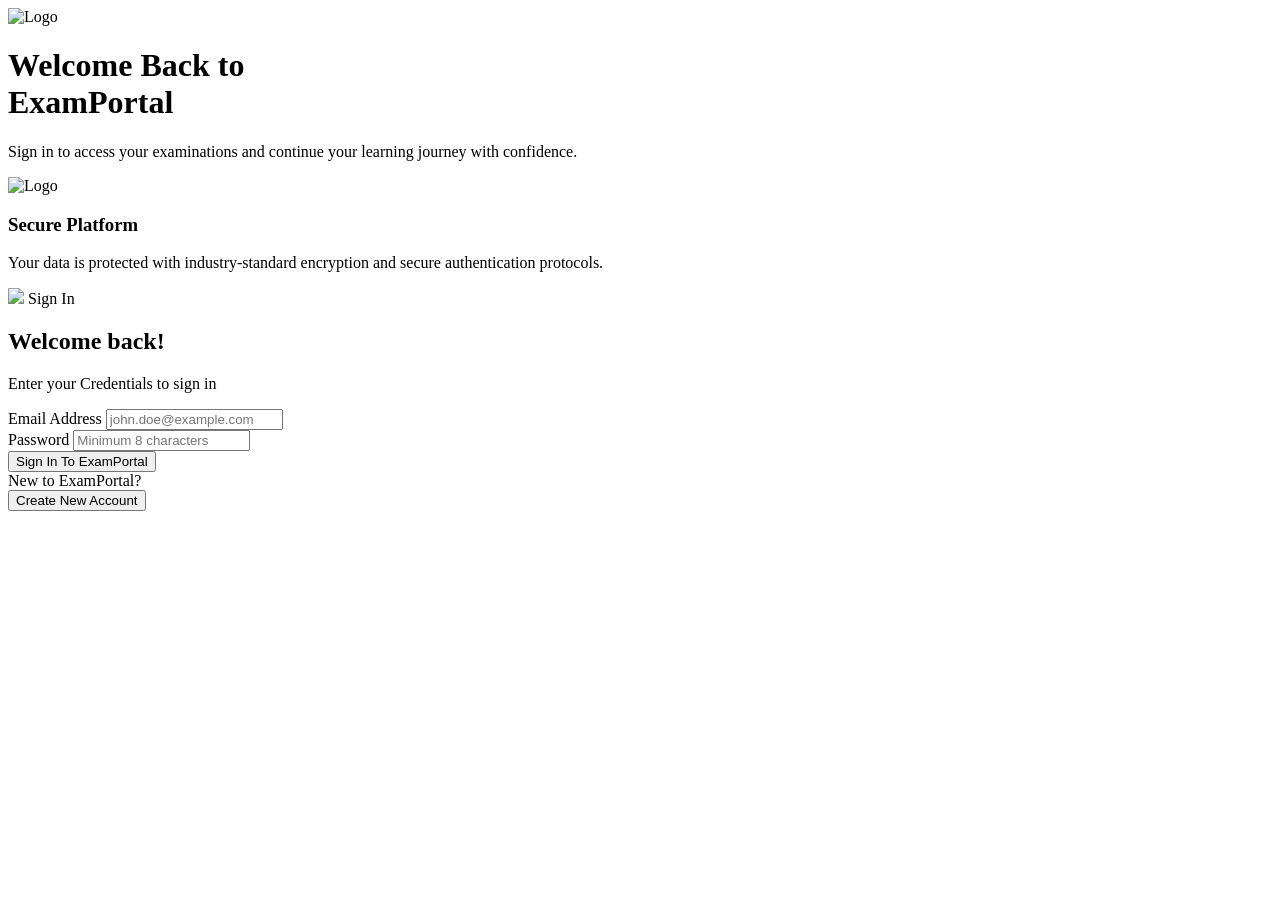
==== Pages/login.html @ 0a8a088a "UI: Add login page layout and styling" ====
<!DOCTYPE html>
<html lang="en">
<head>
    <meta charset="UTF-8">
    <meta name="viewport" content="width=device-width, initial-scale=1.0">
    <title>Sign In - ExamPortal</title>
    <link rel="stylesheet" href="login.css"> 
</head>
<body>
    <div class="main-container">
        <div class="intro">
            <div class="intro-content">
                <img src="imgs/open-book.png" alt="Logo" class="logo">
                <h1>Welcome Back to <br><span>ExamPortal</span></h1>
                <p>Sign in to access your examinations and continue your learning journey with confidence.</p>
            </div>
            <div class="secure">
                <img src="imgs/cyber-security.png" alt="Logo" class="logo">
                <div class="secure-info">
                    <h3>Secure Platform</h3>
                    <p>Your data is protected with industry-standard encryption and secure authentication protocols.</p>
                </div>
            </div>
        </div>

        <div class="regestiration-form">
            <span class="start-form"> <img src="imgs/login.png"> Sign In</span>
            <div class="form-info">
                <h2>Welcome back!</h2>
                <p>Enter your Credentials to sign in</p>
            </div>

            <form class="Form">
                <div class="input-group full-width">
                    <label for="email">Email Address</label>
                    <input type="email" id="email" name="email" placeholder="john.doe@example.com">
                    <span id="emailError" class="error-message"></span>
                </div>

                <div class="input-group full-width">
                    <label for="password">Password</label>
                    <input type="password" id="password" name="password" placeholder="Minimum 8 characters">
                    <span id="passwordError" class="error-message"></span>
                </div>

                <button type="submit" class="submit-btn">Sign In To ExamPortal</button>
            </form>

            <div class="divider">
                <span>New to ExamPortal?</span>
            </div>

            <button type="button" class="btn-outline" onclick="window.location.href='register.html'">Create New Account</button>
        </div>
    </div>

    <script src="login.js"></script>
</body>
</html>
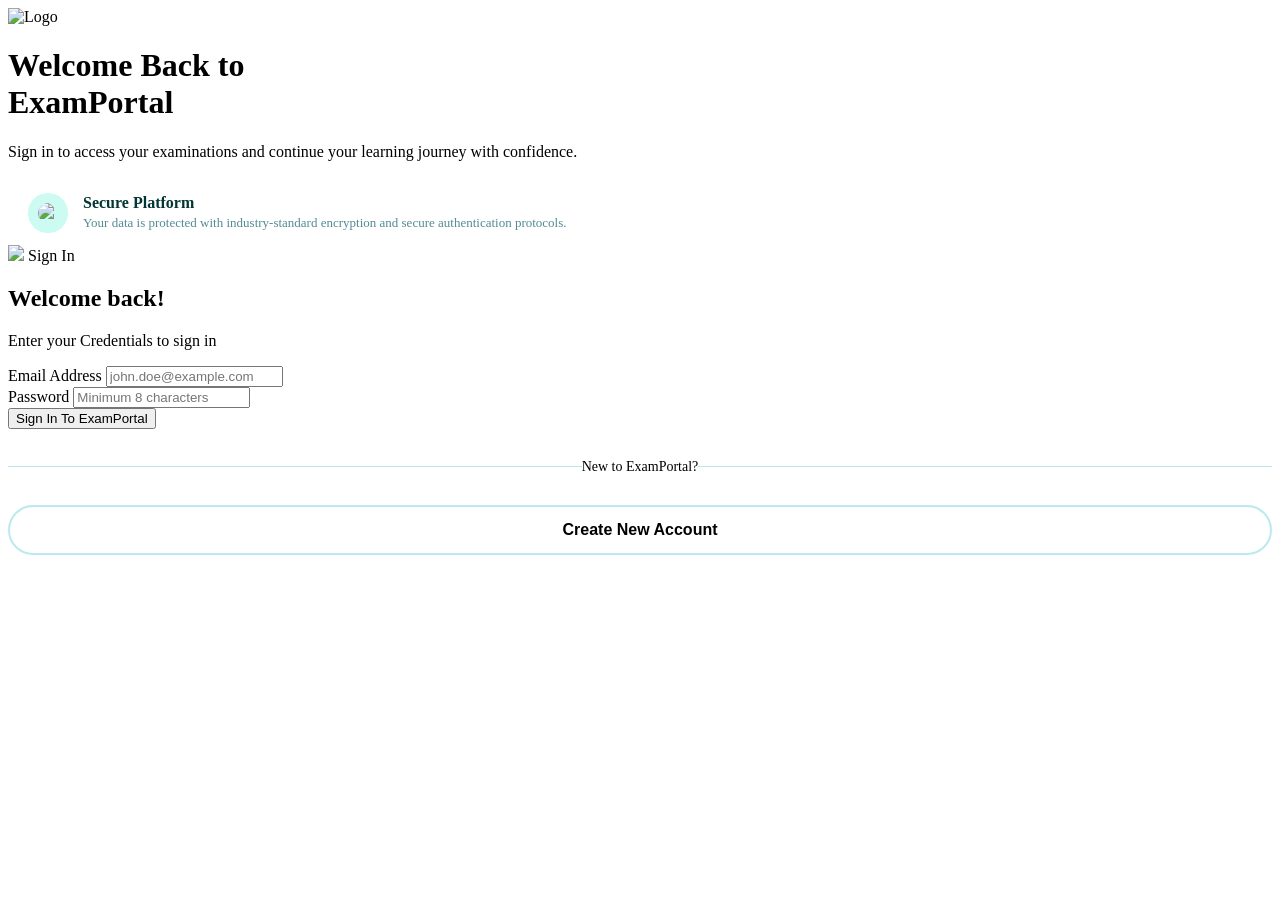
==== commit 0b5d1732: "Update stylesheet link path in login.html" ====
--- a/Pages/login.html
+++ b/Pages/login.html
@@ -4,7 +4,7 @@
     <meta charset="UTF-8">
     <meta name="viewport" content="width=device-width, initial-scale=1.0">
     <title>Sign In - ExamPortal</title>
-    <link rel="stylesheet" href="login.css"> 
+    <link rel="stylesheet" href="../Css/login.css"> 
 </head>
 <body>
     <div class="main-container">
@@ -56,4 +56,4 @@
 
     <script src="login.js"></script>
 </body>
-</html>+</html>
--- a/Css/login.css
+++ b/Css/login.css
@@ -0,0 +1,116 @@
+@import url('https://fonts.googleapis.com/css2?family=Poppins:wght@300;400;600;800&display=swap');
+@import url('Css/variables.css');
+@import url('Css/components.css');
+
+
+.secure {
+    display: flex;
+    align-items: center;
+    gap: 15px;
+    background-color: var(--bg-card);
+    padding: 12px 20px;
+    border-radius: 15px;
+    margin-top: 20px;
+    width: 100%;
+    box-sizing: border-box;
+}
+
+.secure img.logo {
+    width: 20px;
+    height: 20px;
+    padding: 10px;
+    background-color: #ccfbf1;
+    border-radius: 50%;
+    flex-shrink: 0;
+}
+
+.secure-info {
+    display: flex;
+    flex-direction: column;
+}
+
+.secure div {
+    display: flex;
+    flex-direction: column;
+}
+
+.secure h3 {
+    font-size: 16px;
+    margin: 0;
+    color: #023534;
+    font-weight: 700;
+}
+
+.secure p {
+    font-size: 13px;
+    margin: 2px 0 0 0;
+    color: #528b96;
+    line-height: 1.4;
+}
+
+.divider {
+    display: flex;
+    align-items: center;
+    text-align: center;
+    margin: 30px 0;
+    color: var(--text-muted);
+    font-size: 14px;
+}
+
+.divider::before,
+.divider::after {
+    content: '';
+    border-bottom: 1px solid #9ee2e8b5; 
+    flex: 1;
+}
+
+.btn-outline {
+    width: 100%;
+    padding: 14px;
+    background: transparent;
+    color: var(--text-accent);
+    border: 2px solid #9ee2e8b5;
+    border-radius: 50px;
+    font-size: 16px;
+    font-weight: 700;
+    cursor: pointer;
+    transition: all 0.3s ease;
+}
+
+.btn-outline:hover {
+    background-color: #f0fdfa;
+    border-color: var(--text-accent);
+    transform: translateY(-2px);
+}
+
+@media (max-width: 992px) {
+    .main-container {
+        flex-direction: column;
+        gap: 40px;
+        padding: 20px;
+        text-align: center;
+    }
+
+    .intro {
+        max-width: 100%;
+    }
+
+    .secure {
+        justify-content: center;
+        text-align: left;
+    }
+}
+
+@media (max-width: 576px) {
+    .regestiration-form {
+        padding: 25px 20px;
+    }
+
+    .intro-content h1 {
+        font-size: 28px;
+    }
+
+    .input-row {
+        flex-direction: column;
+    }
+}
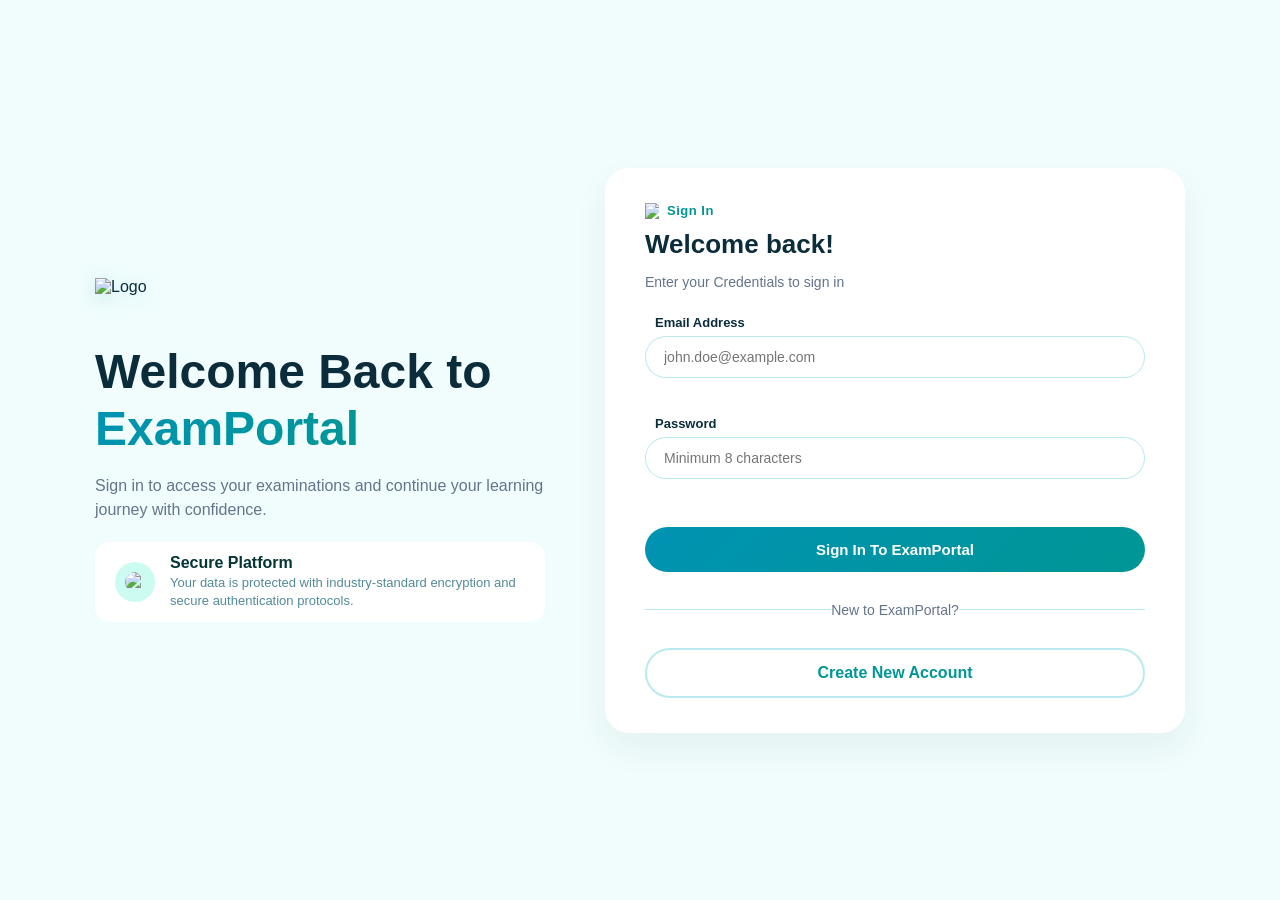
==== commit 15ee5e0c: "fix bugs" ====
--- a/Pages/login.html
+++ b/Pages/login.html
@@ -4,7 +4,7 @@
     <meta charset="UTF-8">
     <meta name="viewport" content="width=device-width, initial-scale=1.0">
     <title>Sign In - ExamPortal</title>
-    <link rel="stylesheet" href="../Css/login.css"> 
+   <link rel="stylesheet" href="../Css/login.css">
 </head>
 <body>
     <div class="main-container">
@@ -54,6 +54,6 @@
         </div>
     </div>
 
-    <script src="login.js"></script>
+   <script src="../Js/login.js"></script>
 </body>
-</html>
+</html>
--- a/Css/login.css
+++ b/Css/login.css
@@ -1,6 +1,6 @@
 @import url('https://fonts.googleapis.com/css2?family=Poppins:wght@300;400;600;800&display=swap');
-@import url('Css/variables.css');
-@import url('Css/components.css');
+@import url('variables.css');
+@import url('components.css');
 
 
 .secure {
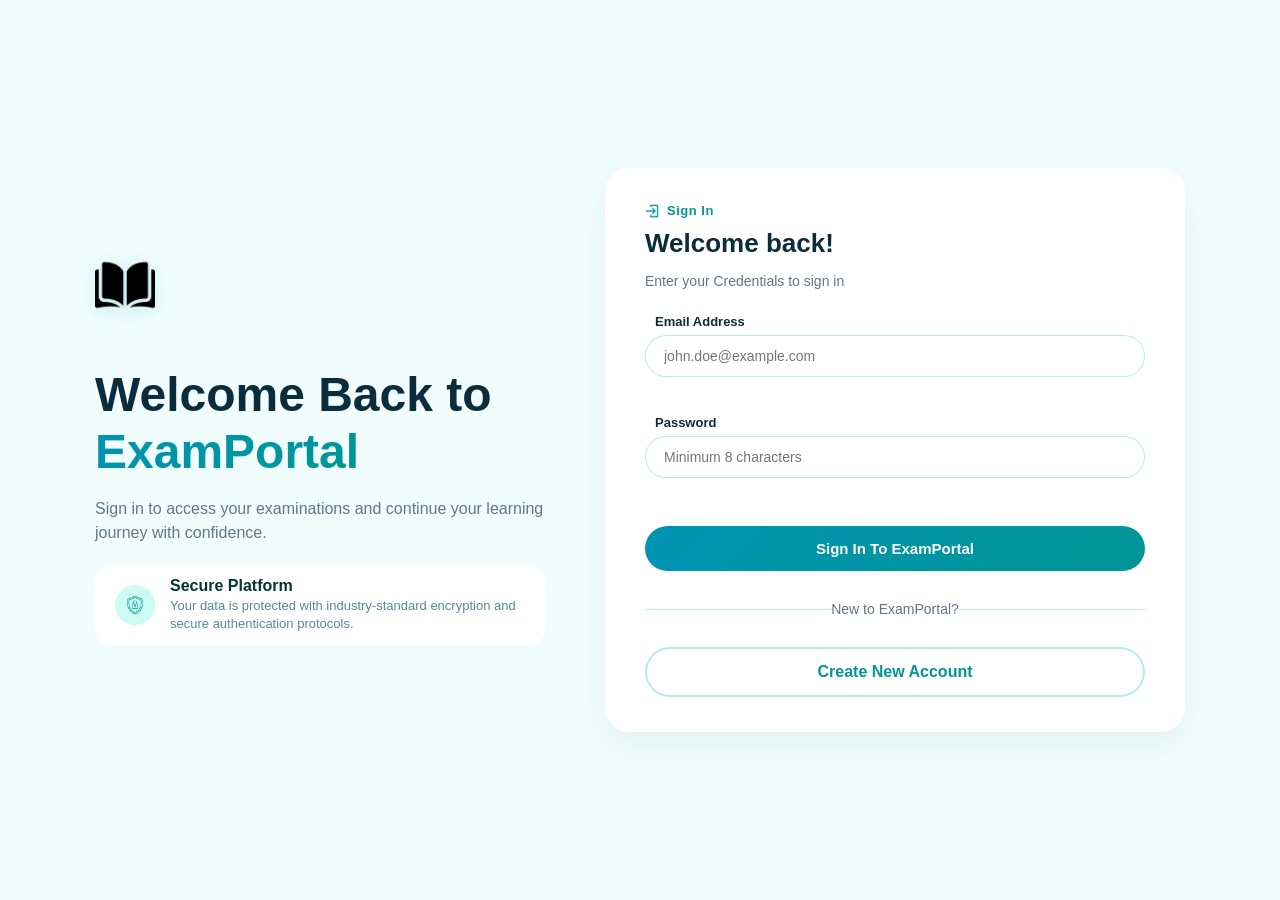
==== commit 7ab967a8: "fix imgs path" ====
--- a/Pages/login.html
+++ b/Pages/login.html
@@ -10,12 +10,12 @@
     <div class="main-container">
         <div class="intro">
             <div class="intro-content">
-                <img src="imgs/open-book.png" alt="Logo" class="logo">
+                <img src="../imgs/open-book.png" alt="Logo" class="logo">
                 <h1>Welcome Back to <br><span>ExamPortal</span></h1>
                 <p>Sign in to access your examinations and continue your learning journey with confidence.</p>
             </div>
             <div class="secure">
-                <img src="imgs/cyber-security.png" alt="Logo" class="logo">
+                <img src="../imgs/cyber-security.png" alt="Logo" class="logo">
                 <div class="secure-info">
                     <h3>Secure Platform</h3>
                     <p>Your data is protected with industry-standard encryption and secure authentication protocols.</p>
@@ -24,7 +24,7 @@
         </div>
 
         <div class="regestiration-form">
-            <span class="start-form"> <img src="imgs/login.png"> Sign In</span>
+            <span class="start-form"> <img src="../imgs/login.png"> Sign In</span>
             <div class="form-info">
                 <h2>Welcome back!</h2>
                 <p>Enter your Credentials to sign in</p>
@@ -56,4 +56,4 @@
 
    <script src="../Js/login.js"></script>
 </body>
-</html>+</html>
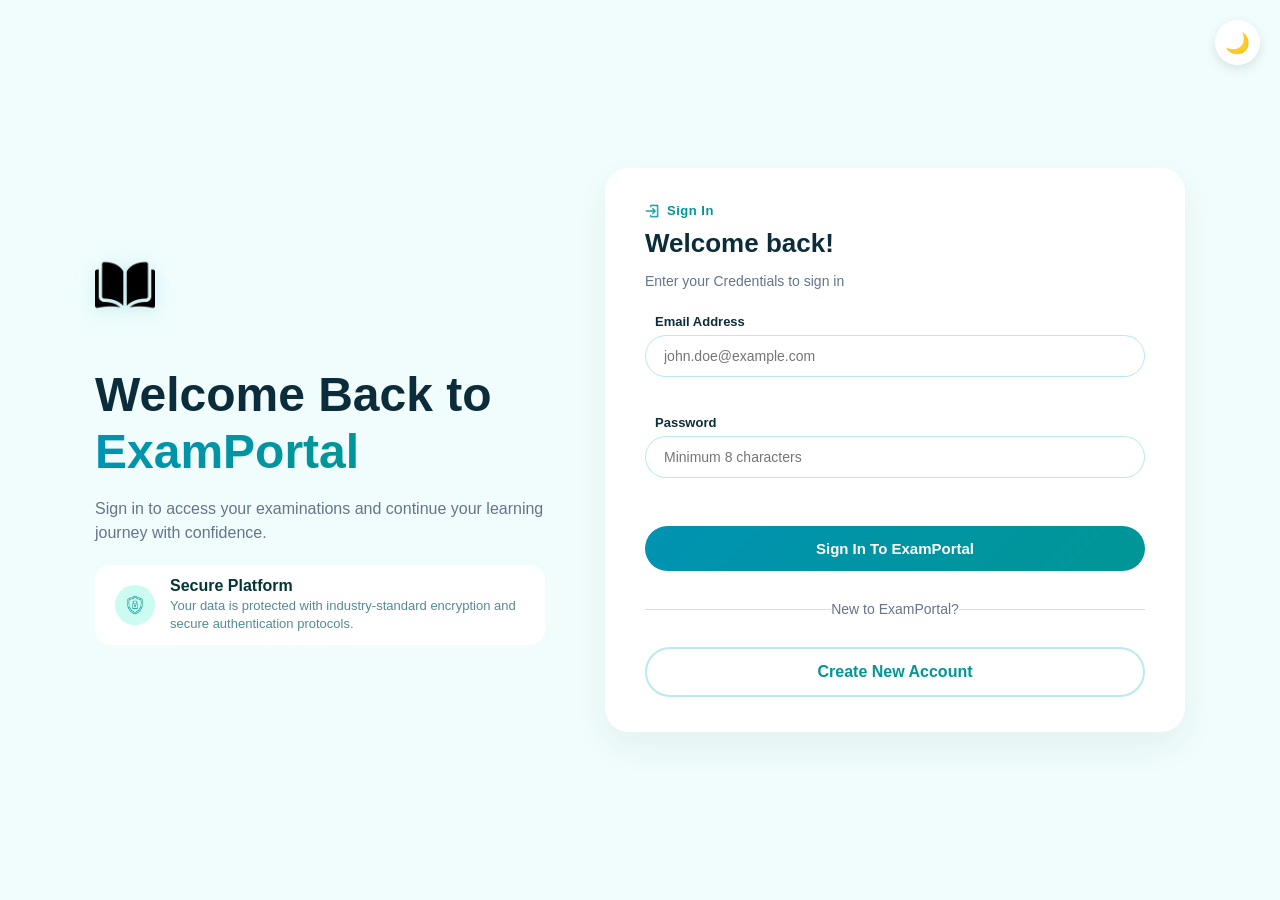
==== commit e2fef2c7: "add dark-theme" ====
--- a/Pages/login.html
+++ b/Pages/login.html
@@ -5,8 +5,12 @@
     <meta name="viewport" content="width=device-width, initial-scale=1.0">
     <title>Sign In - ExamPortal</title>
    <link rel="stylesheet" href="../Css/login.css">
+   <link rel="icon" href="../Imgs/open-book.png" />
 </head>
 <body>
+    <button id="theme-toggle" class="theme-btn">
+        <span id="theme-icon">🌙</span>
+    </button>
     <div class="main-container">
         <div class="intro">
             <div class="intro-content">
@@ -55,5 +59,6 @@
     </div>
 
    <script src="../Js/login.js"></script>
+   <script src="../Js/theme.js"></script>
 </body>
 </html>
